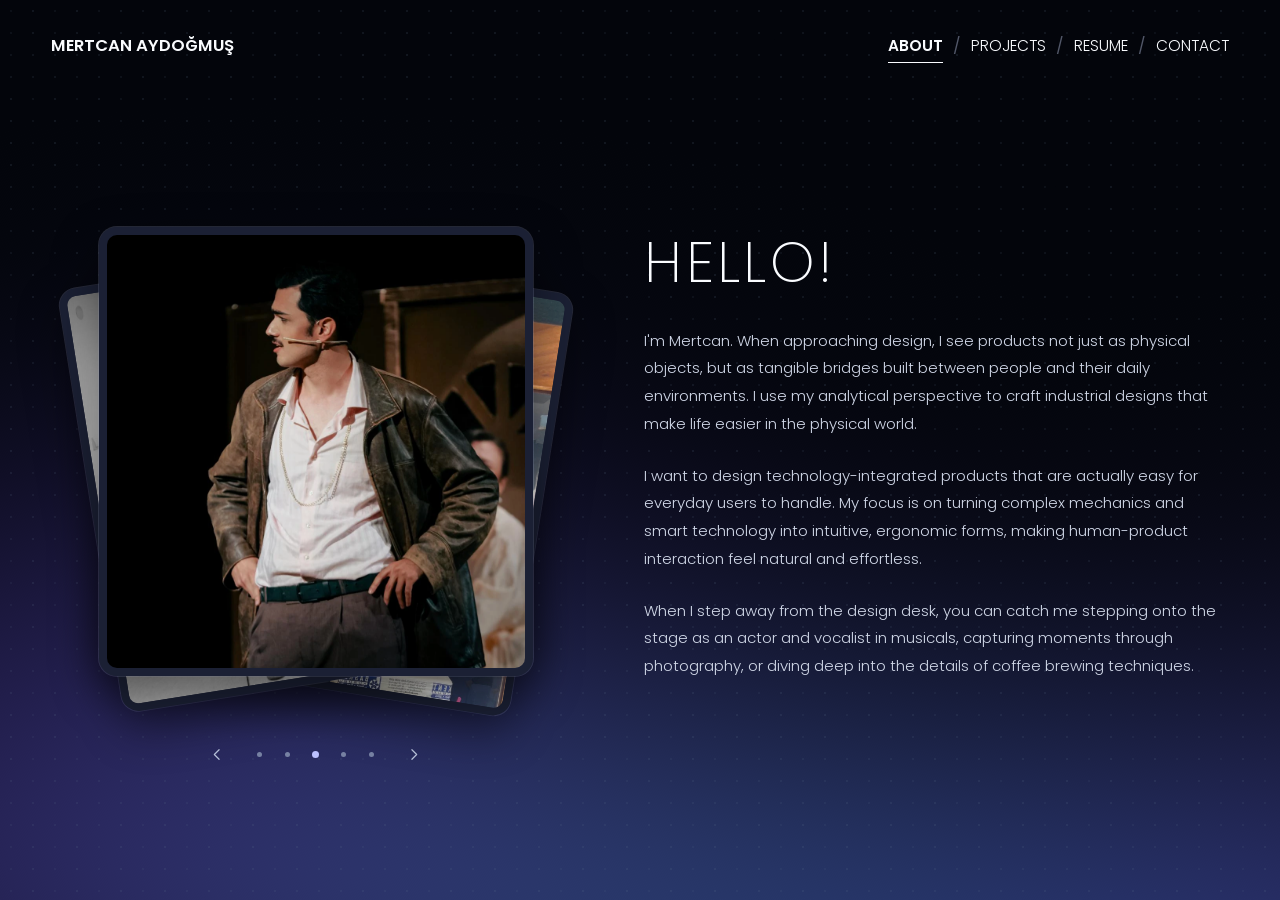
==== about.html @ 06ccf40c "Product" ====
<!doctype html>
<html lang="en">
<head>
<meta charset="UTF-8">
<meta name="viewport" content="width=device-width,initial-scale=1">
<meta name="description" content="Meet Mertcan Aydoğmuş — industrial designer exploring UX/UI, human-AI interaction, and life beyond the design desk.">
<title>About — Mertcan Aydoğmuş</title>
<link rel="preload" href="assets/poppins-200.ttf" as="font" type="font/ttf" crossorigin>
<link rel="stylesheet" href="styles.css">
<link rel="stylesheet" href="portfolio-theme.css">
<script src="script.js" defer></script>
<script src="home-background.js" defer></script>
<script src="about-gallery.js" defer></script>
</head>
<body class="about portfolio-shell"><div class="ambient" data-portfolio-background aria-hidden="true"></div>
<a class="skip-link" href="#main">Skip to content</a>
<header class="site-header">
  <a class="wordmark" href="index.html">MERTCAN AYDOĞMUŞ</a>
  <nav aria-label="Main navigation"><a href="about.html" aria-current="page">About</a><span aria-hidden="true">/</span><a href="index.html#projects">Projects</a><span aria-hidden="true">/</span><a href="resume.html">Resume</a><span aria-hidden="true">/</span><a href="mailto:m.aydogmus58@gmail.com">Contact</a></nav>
</header>
<main id="main" class="about-story wrap">
  <section class="about-gallery" aria-label="Personal photographs" aria-roledescription="carousel">
    <div class="about-photo-frame" tabindex="0" aria-label="Photo gallery">
        <figure class="about-slide is-active" role="group" aria-roledescription="slide" aria-label="1 of 5" aria-hidden="false">
          <img class="about-photo" src="assets/about/presentation.webp" width="1147" height="877" alt="Mertcan presenting his XFLARE industrial design graduation project" decoding="async" fetchpriority="high">
        </figure>
        <figure class="about-slide is-behind-left" role="group" aria-roledescription="slide" aria-label="2 of 5" aria-hidden="true">
          <img class="about-photo" src="assets/about/photography.webp" width="1600" height="1066" alt="Mertcan taking a photograph in a historic stone building, with a cat beside him" decoding="async">
        </figure>
        <figure class="about-slide is-behind-right" role="group" aria-roledescription="slide" aria-label="3 of 5" aria-hidden="true">
          <img class="about-photo" src="assets/about/musical.webp" width="1066" height="1600" alt="Mertcan performing in a musical on stage" decoding="async">
        </figure>
        <figure class="about-slide" role="group" aria-roledescription="slide" aria-label="4 of 5" aria-hidden="true">
          <img class="about-photo" src="assets/about/rehearsal.webp" width="1357" height="1063" alt="Mertcan rehearsing a musical with fellow performers" decoding="async">
        </figure>
        <figure class="about-slide" role="group" aria-roledescription="slide" aria-label="5 of 5" aria-hidden="true">
          <img class="about-photo" src="assets/about/backstage.webp" width="1200" height="1315" alt="Mertcan backstage in costume before a musical performance" decoding="async">
        </figure>
    </div>
    <div class="about-gallery-controls" hidden>
      <button class="gallery-arrow" type="button" data-gallery-previous aria-label="Previous photo">
        <svg viewBox="0 0 24 24" fill="none" stroke="currentColor" stroke-width="1.5" stroke-linecap="round" stroke-linejoin="round" aria-hidden="true"><path d="m14 6-6 6 6 6"/></svg>
      </button>
      <div class="gallery-dots" aria-label="Choose a photo">
        <button type="button" class="gallery-dot is-active" data-gallery-index="0" aria-label="Photo 1: Mertcan presenting his XFLARE industrial design graduation project" aria-current="true"><span></span></button>
        <button type="button" class="gallery-dot" data-gallery-index="1" aria-label="Photo 2: Mertcan taking a photograph in a historic stone building, with a cat beside him"><span></span></button>
        <button type="button" class="gallery-dot" data-gallery-index="2" aria-label="Photo 3: Mertcan performing in a musical on stage"><span></span></button>
        <button type="button" class="gallery-dot" data-gallery-index="3" aria-label="Photo 4: Mertcan rehearsing a musical with fellow performers"><span></span></button>
        <button type="button" class="gallery-dot" data-gallery-index="4" aria-label="Photo 5: Mertcan backstage in costume before a musical performance"><span></span></button>
      </div>
      <button class="gallery-arrow" type="button" data-gallery-next aria-label="Next photo">
        <svg viewBox="0 0 24 24" fill="none" stroke="currentColor" stroke-width="1.5" stroke-linecap="round" stroke-linejoin="round" aria-hidden="true"><path d="m10 6 6 6-6 6"/></svg>
      </button>
    </div>
    <p class="visually-hidden" data-gallery-status role="status" aria-live="polite"></p>
  </section>
  <section class="about-copy" aria-labelledby="hello-title">
    <h1 id="hello-title">HELLO!</h1><p>I'm Mertcan. When approaching design, I see products not just as physical objects, but as tangible bridges built between people and their daily environments. I use my analytical perspective to craft industrial designs that make life easier in the physical world.</p>
<p>I want to design technology-integrated products that are actually easy for everyday users to handle. My focus is on turning complex mechanics and smart technology into intuitive, ergonomic forms, making human-product interaction feel natural and effortless.</p>
<p>When I step away from the design desk, you can catch me stepping onto the stage as an actor and vocalist in musicals, capturing moments through photography, or diving deep into the details of coffee brewing techniques.</p></section>
</main>
</body>
</html>
---- styles.css ----
@font-face { font-family:Poppins; font-style:normal; font-weight:200; font-display:block; src:url('assets/poppins-200.ttf') format('truetype'); }
@font-face { font-family:Poppins; font-style:normal; font-weight:300; font-display:swap; src:url('assets/poppins-300.ttf') format('truetype'); }
@font-face { font-family:Poppins; font-style:normal; font-weight:400; font-display:swap; src:url('assets/poppins-400.ttf') format('truetype'); }
@font-face { font-family:Poppins; font-style:normal; font-weight:500; font-display:swap; src:url('assets/poppins-500.ttf') format('truetype'); }
@font-face { font-family:Poppins; font-style:normal; font-weight:600; font-display:swap; src:url('assets/poppins-600.ttf') format('truetype'); }
@font-face { font-family:Poppins; font-style:normal; font-weight:700; font-display:swap; src:url('assets/poppins-700.ttf') format('truetype'); }
:root {
  --ink:#141a24; --muted:#647080; --paper:#f9fbff; --line:#e1e5ee;
  --accent:#03229a; --tint:#f1f4fb; --gutter:clamp(20px,4vw,64px);
  --max-width:1440px; --ease:cubic-bezier(.2,.7,.2,1);
  --portfolio-gradient:radial-gradient(ellipse at 62% 22%,#080d0f 0%,#080d0fe6 16%,transparent 52%),radial-gradient(ellipse at 0% 0%,#0098ba 0%,transparent 46%),radial-gradient(ellipse at 6% 88%,#08008c 0%,transparent 54%),radial-gradient(ellipse at 79% 105%,#597ed4 0%,transparent 58%),linear-gradient(120deg,#032278,#08072c 50%,#283f55);
}
* { box-sizing:border-box; }
html { scroll-behavior:smooth; scroll-padding-top:100px; }
body { margin:0; background:#fff; color:var(--ink); font-family:Poppins,Arial,sans-serif; font-size:16px; line-height:1.65; }
img { display:block; max-width:100%; }
button,input { font:inherit; }
a { color:inherit; text-underline-offset:5px; }
button,a { -webkit-tap-highlight-color:transparent; }
a:focus-visible,button:focus-visible,summary:focus-visible { outline:3px solid #5188ff; outline-offset:5px; }
h1,h2,h3,h4,p,figure { margin:0; }
h1,h2,h3,h4 { line-height:1.25; }
h1 { font-size:clamp(36px,4vw,64px); font-weight:500; letter-spacing:-.035em; }
h2 { font-size:clamp(27px,2.7vw,42px); font-weight:500; letter-spacing:-.03em; }
h3 { font-size:20px; font-weight:600; }
h4 { font-size:16px; font-weight:600; }
p { max-width:76ch; }
ul { padding-left:1.25rem; }
li+li { margin-top:8px; }
.wrap { width:min(calc(100% - var(--gutter)*2),var(--max-width)); margin-inline:auto; }
.skip-link { position:fixed; left:20px; top:-80px; background:white; color:#03229a; padding:12px 20px; z-index:100; }
.skip-link:focus { top:12px; }
.site-header { width:min(calc(100% - var(--gutter)*2),var(--max-width)); margin:auto; min-height:92px; padding-block:20px; display:flex; justify-content:space-between; align-items:center; gap:24px; }
.site-header a { text-decoration:none; }
.wordmark { font-size:clamp(14px,1.3vw,20px); font-weight:600; white-space:nowrap; }
.site-header nav { display:flex; align-items:center; gap:10px; }
.site-header nav a { position:relative; text-transform:uppercase; font-size:clamp(13px,1.2vw,18px); padding-block:6px; font-weight:300; }
.site-header nav a[aria-current] { font-weight:600; }
.site-header nav a::after { content:""; position:absolute; height:1px; left:0; right:0; bottom:2px; background:currentColor; transform:scaleX(0); transform-origin:left; transition:transform 220ms; }
.site-header nav a:hover::after,.site-header nav a:focus-visible::after { transform:scaleX(1); }
.site-header nav span { opacity:.5; }
.dark { color:#fafcff; background:#060b30; }
.dark.projects { min-height:100svh; background:#060b30; position:relative; isolation:isolate; }
.dark.projects::before { content:""; position:fixed; z-index:-1; pointer-events:none; inset:-25%; background:var(--portfolio-gradient); animation:gradient-drift 8s ease-in-out infinite alternate; }
.home { min-height:100svh; background:#03050b; }
.home .site-header { position:absolute; inset:0 0 auto; z-index:2; }
.landing { position:relative; isolation:isolate; overflow:hidden; min-height:100svh; display:grid; place-items:center; padding:150px var(--gutter) 120px; }
.ambient { z-index:-1; pointer-events:none; position:absolute; inset:0; overflow:hidden; background:radial-gradient(ellipse at 0% 85%,#6551b885,transparent 52%),radial-gradient(ellipse at 100% 95%,#395e9f80,transparent 52%),#03050b; }
.ambient canvas { display:block; width:100%; height:100%; }
.hero-title { width:max-content; max-width:100%; }
.hero-font-loading .hero-title { visibility:hidden; }
.hero-title p { font-size:clamp(16px,1.67vw,32px); font-weight:200; line-height:1.4; }
.hero-title h1 { font-size:clamp(40px,6.65vw,128px); font-weight:200; letter-spacing:.075em; line-height:1.2; }
.hero-title h1 span { color:#ffeee8; }
.hero-year { text-align:right; letter-spacing:.05em; }
.explore-link { position:absolute; bottom:max(24px,env(safe-area-inset-bottom)); left:50%; transform:translateX(-50%); display:grid; place-items:center; width:52px; height:52px; border:1px solid transparent; border-radius:50%; text-decoration:none; transition:background 220ms,border-color 220ms; }
.explore-link span { display:block; width:14px; height:14px; font-size:0; border-right:1.5px solid currentColor; border-bottom:1.5px solid currentColor; transform:translateY(-3px) rotate(45deg); }
.explore-link:hover { background:#ffffff12; border-color:#ffffff50; }
.projects-main { padding-top:36px; padding-bottom:80px; }
.projects-intro { display:flex; justify-content:space-between; gap:40px; align-items:start; margin-bottom:56px; }
.projects-intro p { margin-top:14px; font-size:clamp(16px,1.3vw,20px); max-width:75ch; }
.projects-intro>span { white-space:nowrap; font-size:14px; letter-spacing:.12em; padding-top:14px; }
.project-grid { display:grid; grid-template-columns:repeat(4,minmax(0,1fr)); gap:24px; }
.project-card { min-width:0; background:white; color:var(--ink); border:1px solid var(--line); border-radius:18px; overflow:hidden; transition:transform 300ms var(--ease),box-shadow 300ms var(--ease); }
.project-card>a { display:flex; flex-direction:column; height:100%; text-decoration:none; padding:24px; }
.card-image { border-radius:12px; overflow:hidden; }
.card-image img { width:100%; aspect-ratio:.83; object-fit:cover; transition:transform 450ms var(--ease); }
.card-copy { padding-top:20px; }
.card-copy h2 { font-size:clamp(19px,1.5vw,24px); font-weight:600; letter-spacing:-.025em; }
.card-copy h2 span { margin-right:4px; }
.card-copy p { margin-top:10px; color:var(--muted); font-size:14px; line-height:1.5; }
@media(hover:hover) and (pointer:fine) {
  .project-card:hover { transform:translateY(-7px); box-shadow:0 20px 40px #0003; }
  .project-card:hover img { transform:scale(1.035); }
}
.project-card:focus-within { outline:3px solid #8fbdff; outline-offset:4px; }
.projects-intro { animation:content-arrive 700ms var(--ease) 80ms backwards; }
.projects .project-card { animation:content-arrive 800ms var(--ease) backwards; }
.projects .project-card:nth-child(1) { animation-delay:180ms; }
.projects .project-card:nth-child(2) { animation-delay:300ms; }
.projects .project-card:nth-child(3) { animation-delay:420ms; }
.projects .project-card:nth-child(4) { animation-delay:540ms; }
@keyframes content-arrive { from { opacity:0; translate:0 24px; } to { opacity:1; translate:0 0; } }
/* Case-study columns flow naturally; no Figma canvas coordinates. */
.commencium { --accent:#7658b4; --tint:#f6f2fb; --hero:linear-gradient(125deg,#6954af,#df6267); }
.teddy { --accent:#5162ff; --tint:#f2f3ff; --hero:linear-gradient(130deg,#6370f5,#484b70); }
.metuvation { --accent:#708000; --tint:#f7fae9; --hero:linear-gradient(130deg,#c3dd06,#788842); }
.fintech { --accent:#293364; --tint:#f0f3f9; --hero:linear-gradient(125deg,#141c49,#9aa4d9); }
.case-hero { display:grid; grid-template-columns:minmax(0,.8fr) minmax(0,1.4fr); gap:clamp(24px,5vw,80px); align-items:stretch; margin-top:16px; }
.case-identity { display:flex; flex-direction:column; justify-content:space-between; padding-block:20px 36px; gap:48px; }
.project-number { font-size:clamp(60px,6vw,96px); font-weight:700; line-height:1; color:var(--accent); letter-spacing:.04em; }
.case-identity h1 { font-size:clamp(32px,3vw,54px); overflow-wrap:anywhere; }
.case-subtitle { font-size:18px; font-weight:300; margin-top:16px; max-width:32ch; }
.case-meta { font-size:13px; color:var(--muted); max-width:45ch; }
.case-meta p+p { margin-top:8px; }
.hero-art { min-width:0; width:100%; align-self:start; border-radius:4px; overflow:hidden; background:var(--hero); aspect-ratio:1.2; }
.hero-art img { width:100%; height:100%; object-fit:cover; }
.case-layout { display:grid; grid-template-columns:165px minmax(0,1fr); gap:clamp(24px,4vw,64px); align-items:start; margin-top:90px; }
.case-nav { position:sticky; top:28px; display:flex; flex-direction:column; gap:10px; padding:4px 0; }
.case-nav a { font-size:13px; color:var(--muted); text-decoration:none; line-height:1.5; padding:5px 12px; border-left:2px solid var(--line); transition:color 180ms,border-color 180ms; }
.case-nav a:hover,.case-nav a[aria-current] { color:var(--accent); border-color:var(--accent); }
.case-body { min-width:0; }
.case-section { padding-bottom:70px; margin-bottom:70px; border-bottom:1px solid var(--line); scroll-margin-top:30px; }
.case-section>h2 { color:var(--accent); margin-bottom:28px; }
.case-section>h3 { margin-top:36px; margin-bottom:20px; }
.case-section>p { margin-bottom:28px; }
.case-section>div+p { margin-top:24px; }
.lead { font-size:clamp(18px,1.55vw,24px); line-height:1.65; }
.info-grid { display:grid; grid-template-columns:repeat(2,minmax(0,1fr)); gap:20px; }
.info-card { padding:26px; background:var(--tint); border-radius:14px; min-width:0; }
.info-card h3 { margin-bottom:14px; }
.info-card p { font-size:15px; }
.process { display:grid; grid-template-columns:repeat(3,minmax(0,1fr)); gap:16px; list-style:none; padding:0; }
.process li { border-top:3px solid var(--accent); padding:18px 0; margin:0; }
.process strong,.process span { display:block; }
.process span { font-size:14px; color:var(--muted); margin-top:10px; }
.stats { display:grid; grid-template-columns:repeat(3,minmax(0,1fr)); gap:24px; margin:28px 0; }
.stats strong { font-size:clamp(40px,4vw,64px); color:var(--accent); font-weight:500; }
.stats p { font-size:15px; }
.media { margin-block:24px; min-width:0; }
.media>a { display:block; cursor:zoom-in; border-radius:10px; overflow:hidden; background:var(--tint); }
.media img { width:100%; height:auto; }
figcaption { margin-top:12px; font-size:14px; color:var(--muted); }
.media-grid { display:grid; grid-template-columns:repeat(3,minmax(0,1fr)); gap:20px; align-items:start; }
.media-grid .media img { aspect-ratio:.7; object-fit:contain; }
.matrix { display:grid; grid-template-columns:repeat(2,minmax(0,1fr)); gap:1px; background:var(--line); border:1px solid var(--line); border-radius:14px; overflow:hidden; }
.matrix article { background:white; padding:24px; }
.matrix h4 { color:var(--accent); }
.matrix ul { font-size:14px; }
.design-grid { display:grid; grid-template-columns:minmax(0,.7fr) minmax(0,1.3fr); gap:36px; background:var(--tint); padding:30px; border-radius:16px; }
.design-grid h3 { margin-bottom:20px; }
.design-grid h4 { margin-top:20px; }
.type-specimen { font-size:76px; line-height:1.2; font-weight:600; }
.swatches { display:grid; grid-template-columns:repeat(3,minmax(0,1fr)); gap:18px; }
.swatches span { display:block; aspect-ratio:1.2; border-radius:14px; border:1px solid #0001; }
.swatches code { display:block; margin-top:8px; font-size:12px; }
.component-board { display:grid; grid-template-columns:repeat(3,minmax(0,1fr)); gap:18px; margin-top:24px; }
.sample-card { border:1px solid var(--line); border-radius:16px; padding:24px; }
.sample-card h3,.sample-card h4 { margin-bottom:14px; }
.sample-card p { font-size:14px; }
.sample-card small { color:var(--accent); }
.sample-pill { display:block; width:fit-content; margin-top:14px; border-radius:30px; background:var(--accent); color:white; padding:8px 18px; font-size:13px; }
.sample-pill.light { background:var(--tint); color:var(--accent); }
.sample-pill.outline { color:var(--accent); background:transparent; border:1px solid; }
.sample-pill.disabled { background:#e6e9ff; color:#777b91; }
.tags { display:flex; flex-wrap:wrap; gap:10px; margin-bottom:24px; }
.tag { display:inline-block; background:var(--tint); border:1px solid var(--line); border-radius:20px; padding:6px 12px; font-size:13px; }
.feature-grid { display:grid; grid-template-columns:repeat(3,minmax(0,1fr)); gap:32px 24px; }
.feature-grid .media img { height:440px; object-fit:contain; }
.feature-grid .media { margin-top:0; }
.feature-grid figcaption { font-weight:600; font-size:20px; color:var(--ink); }
.feature-grid p { font-size:14px; }
.actions { display:flex; gap:16px; flex-wrap:wrap; }
.button { display:inline-block; padding:12px 22px; background:var(--accent); color:white; text-decoration:none; border:1px solid var(--accent); border-radius:8px; transition:transform 200ms,box-shadow 200ms; }
.button:hover { transform:translateY(-3px); box-shadow:0 8px 20px #0002; }
.button.secondary { background:white; color:var(--accent); }
.split { display:grid; grid-template-columns:minmax(0,1.2fr) minmax(0,.8fr); gap:28px; align-items:center; }
.split .info-grid { grid-template-columns:1fr; }
.qr-grid { display:flex; gap:40px; flex-wrap:wrap; }
.qr-grid .media { width:180px; }
.source-panel { margin-top:28px; border:1px solid var(--line); border-radius:10px; padding:16px 20px; }
.source-panel summary { cursor:pointer; color:var(--accent); font-size:14px; font-weight:500; }
.source-panel .media { margin-bottom:0; }
.case-end { display:flex; justify-content:space-between; gap:24px; padding-block:0 64px; }
.case-end a { text-decoration:none; font-size:15px; padding:12px 0; }
.case-end a:hover { color:var(--accent); }
.phone-grid { display:grid; grid-template-columns:repeat(3,minmax(0,1fr)); gap:28px; align-items:start; }
.phone-ui { border:2px solid #27344b; border-radius:28px; padding:22px 16px; background:#f9fbff; min-height:510px; font-family:Arial,sans-serif; font-size:13px; box-shadow:0 8px 22px #1d284c10; }
.phone-ui h3 { font-size:16px; margin-bottom:24px; }
.phone-ui h4 { font-size:13px; margin-block:16px 10px; }
.phone-status { display:flex; justify-content:space-between; font-size:11px; font-weight:bold; margin-bottom:22px; }
.balance { background:#1c2938; color:white; padding:20px; border-radius:12px; margin-bottom:16px; }
.balance strong { font-size:32px; display:block; font-weight:400; }
.ui-pill { border-radius:8px; background:#1c2938; color:white; padding:12px; margin-block:16px; text-align:center; }
.ui-row { display:flex; align-items:center; justify-content:space-between; gap:10px; padding:16px 0; border-bottom:1px solid var(--line); }
.ui-row small { display:block; color:var(--muted); margin-top:5px; }
.ui-tile { padding:12px; border:1px solid var(--line); border-radius:10px; margin-block:12px; background:white; }
.ui-tile h4 { margin-top:0; }
.radar { width:160px; height:160px; margin:36px auto; border-radius:50%; border:1px solid #b9c8d8; background:repeating-radial-gradient(circle,#edf3f8 0 24px,#bbcbdc 25px 26px); display:grid; place-items:center; }
.radar span { background:#293364; color:white; border-radius:20px; padding:4px 12px; }
.success-mark { width:80px; height:80px; margin:20px auto; display:grid; place-items:center; border-radius:50%; background:#dff5e9; color:#197650; font-size:44px; }
.about,.resume { background:#f8fafd; }
.about-layout { display:grid; grid-template-columns:minmax(230px,.8fr) minmax(0,1.35fr) minmax(220px,.8fr); gap:28px; padding-block:20px 64px; align-items:start; }
.profile { background:radial-gradient(ellipse at top left,#008bb8,transparent 65%),linear-gradient(140deg,#051669,#0b073a); color:white; border-radius:18px; padding:32px 24px; }
.portrait { width:min(100%,220px); aspect-ratio:1; margin:0 auto 32px; border-radius:50%; overflow:hidden; border:5px solid #ffffff35; }
.portrait img { width:100%; height:100%; object-fit:cover; }
.profile h1 { font-size:clamp(25px,2.1vw,36px); font-weight:700; letter-spacing:.015em; }
.job-title { font-size:15px; letter-spacing:.08em; margin-top:12px; }
.profile address { display:flex; flex-direction:column; gap:16px; font-size:13px; font-style:normal; padding-top:28px; margin-top:28px; border-top:1px solid #ffffff40; }
.profile address a { overflow-wrap:anywhere; }
.copyright { margin-top:40px; font-size:11px; opacity:.65; }
.cv-main,.cv-side { display:grid; gap:24px; min-width:0; }
.cv-card { padding:26px; border:1px solid #e3e5f2; border-radius:17px; background:white; box-shadow:0 6px 20px #17143806; }
.cv-card h2 { font-size:13px; text-transform:uppercase; letter-spacing:.08em; color:#03229a; font-weight:700; margin-bottom:22px; }
.cv-card h3 { font-size:17px; line-height:1.4; }
.cv-card h3.award-title { font-size:15px; font-weight:400; }
.cv-card p,.plain-list { font-size:14px; }
.cv-card p { margin-top:8px; }
.about-story { display:grid; grid-template-columns:minmax(0,.95fr) minmax(0,1.05fr); align-items:center; gap:clamp(36px,5vw,88px); min-height:calc(100svh - 92px); padding-block:36px 64px; }
.about-gallery { min-width:0; width:100%; max-width:620px; }
.about-photo-frame { position:relative; isolation:isolate; aspect-ratio:1; border-radius:18px; }
.about-photo-frame:focus-visible { outline:3px solid #5188ff; outline-offset:5px; }
.about-slide { position:absolute; inset:7% 9% 8%; pointer-events:none; overflow:hidden; border:clamp(6px,.65vw,10px) solid #fff; border-radius:18px; background:#fff; box-shadow:0 12px 34px #16234b16; opacity:0; visibility:hidden; transform:translateY(8%) scale(.94); transition:transform 850ms var(--ease),opacity 600ms ease,visibility 850ms; }
.about-slide.is-behind-left { z-index:2; opacity:1; visibility:visible; transform:translate(-5%,4%) rotate(-9deg) scale(.95); }
.about-slide.is-behind-right { z-index:1; opacity:1; visibility:visible; transform:translate(5%,5%) rotate(9deg) scale(.95); }
.about-slide.is-active { z-index:5; opacity:1; visibility:visible; transform:none; }
.about-slide.is-leaving { z-index:4; opacity:1; visibility:visible; transform:none; }
.about-photo { width:100%; height:100%; object-fit:cover; }
.about-photo[src$="musical.webp"] { object-position:50% 65%; }
.about-photo[src$="presentation.webp"] { object-position:80% 50%; }
.about-photo[src$="backstage.webp"] { object-position:50% 40%; }
.about-gallery-controls { display:flex; justify-content:center; align-items:center; gap:8px; margin-top:16px; }
.about-gallery-controls[hidden] { display:none; }
.about-gallery-controls button { display:grid; place-items:center; width:40px; height:40px; padding:0; border:1px solid transparent; border-radius:50%; color:#647080; background:transparent; cursor:pointer; transition:color 180ms,background 180ms,border-color 180ms; }
.about-gallery-controls button:hover { color:#03229a; background:#edf0fa; }
.about-gallery-controls svg { width:19px; height:19px; }
.gallery-dots { display:flex; align-items:center; }
.about-gallery-controls .gallery-dot { width:28px; }
.gallery-dot span { width:5px; height:5px; border-radius:50%; background:#b6bed0; transition:background 200ms,transform 200ms; }
.gallery-dot.is-active span { background:#03229a; transform:scale(1.4); }
.about-copy { min-width:0; max-width:66ch; padding-bottom:56px; }
.about-copy h1 { font-size:clamp(40px,4.4vw,64px); font-weight:700; letter-spacing:-.035em; color:#03229a; margin-bottom:28px; }
.about-copy p { font-size:clamp(15px,1.1vw,17px); line-height:1.85; }
.about-copy p+p { margin-top:24px; }
.visually-hidden { position:absolute; width:1px; height:1px; padding:0; margin:-1px; overflow:hidden; clip-path:inset(50%); white-space:nowrap; border:0; }
.cv-card .tag { margin-top:16px; }
.muted { color:var(--muted); }
.timeline { border-left:2px solid #d9e0f3; padding-left:22px; }
.timeline article { position:relative; margin-bottom:28px; }
.timeline article:last-child { margin-bottom:0; }
.timeline article::before { content:""; position:absolute; left:-28px; top:7px; width:10px; height:10px; border-radius:50%; background:#03229a; }
.company { font-weight:500; }
.plain-list { padding:0; margin:0; list-style:none; }
.image-dialog { padding:56px 20px 20px; border:0; border-radius:14px; width:min(94vw,1500px); max-height:94svh; background:#f9fbff; }
.image-dialog::backdrop { background:#03051dcc; backdrop-filter:blur(6px); }
.image-dialog img { max-height:calc(90svh - 96px); width:auto; max-width:100%; margin:auto; object-fit:contain; }
.dialog-close { position:absolute; right:12px; top:10px; border:0; border-radius:24px; padding:6px 16px; background:#19234a; color:white; cursor:pointer; }
.dialog-caption { font-size:14px; text-align:center; margin:16px auto 0; }
/* Oversized layers and bounded translation keep their edges outside the viewport. */
@keyframes gradient-drift {
  0% { transform:translate3d(-10%,-7%,0) scale(1); }
  50% { transform:translate3d(2%,6%,0) scale(1.06); }
  100% { transform:translate3d(10%,-3%,0) scale(1.1); }
}
@keyframes cyan-drift { from { transform:translate3d(-8%,-6%,0); opacity:.45; } to { transform:translate3d(8%,6%,0); opacity:.9; } }
@keyframes blue-drift { from { transform:translate3d(8%,6%,0); opacity:.85; } to { transform:translate3d(-8%,-6%,0); opacity:.45; } }
@view-transition { navigation:auto; }
::view-transition-old(root) { animation:page-out 420ms cubic-bezier(.4,0,.2,1) both; }
::view-transition-new(root) { animation:page-in 420ms cubic-bezier(.4,0,.2,1) both; }
@keyframes page-out { to { opacity:0; } }
@keyframes page-in { from { opacity:0; } to { opacity:1; } }
@supports not (view-transition-name:root) {
  main { animation:page-in 420ms ease-out both; }
}
.file-preview main { animation:page-in 420ms ease-out both; }
.back-to-top { position:fixed; right:max(22px,env(safe-area-inset-right)); bottom:max(22px,env(safe-area-inset-bottom)); z-index:20; display:grid; place-items:center; width:44px; height:44px; padding:0; border:1px solid #dce1eb; border-radius:50%; background:#ffffffeb; color:var(--accent); box-shadow:0 3px 16px #141a2410; cursor:pointer; opacity:0; visibility:hidden; transform:translateY(8px); transition:opacity 240ms ease,transform 240ms var(--ease),visibility 240ms,background 180ms; }
.back-to-top.is-visible { opacity:1; visibility:visible; transform:none; }
.back-to-top:hover { background:#fff; transform:translateY(-2px); }
.back-to-top svg { width:19px; height:19px; }
@media(min-width:1700px) { :root { --max-width:1600px; } }
@media(max-width:1150px) {
  .project-grid { grid-template-columns:repeat(2,minmax(0,1fr)); }
  .card-image img { aspect-ratio:1.05; }
  .case-layout { grid-template-columns:140px minmax(0,1fr); gap:28px; }
  .feature-grid,.phone-grid,.component-board { grid-template-columns:repeat(2,minmax(0,1fr)); }
  .about-layout { grid-template-columns:240px minmax(0,1fr); }
  .cv-side { grid-column:2; grid-template-columns:repeat(2,minmax(0,1fr)); }
  .profile { grid-row:1 / 3; }
}
@media(max-width:800px) {
  .site-header { min-height:80px; }
  .case-hero { gap:24px; grid-template-columns:minmax(0,1fr) minmax(0,1fr); }
  .case-identity { gap:30px; }
  .case-subtitle { font-size:16px; }
  .case-layout { display:block; margin-top:40px; }
  .case-nav { position:relative; top:auto; flex-direction:row; overflow-x:auto; margin-bottom:36px; padding-bottom:12px; gap:14px; }
  .case-nav a { white-space:nowrap; border-left:0; border-bottom:2px solid var(--line); padding:8px 0; }
  .case-section { margin-bottom:48px; padding-bottom:48px; }
  .media-grid { grid-template-columns:repeat(2,minmax(0,1fr)); }
  .about-layout { gap:20px; grid-template-columns:210px minmax(0,1fr); }
  .cv-side { grid-template-columns:1fr; }
  .cv-card { padding:22px; }
  .profile { padding:26px 20px; }
  .about-story { grid-template-columns:1fr; gap:36px; padding-block:24px 56px; }
  .about-gallery { max-width:520px; margin-inline:auto; }
  .about-copy { max-width:66ch; margin-inline:auto; padding-bottom:0; }
}
@media(max-width:600px) {
  :root { --gutter:20px; }
  .site-header { align-items:flex-start; flex-direction:column; gap:10px; padding-block:20px; }
  .site-header nav { width:100%; gap:12px; }
  .site-header nav a { font-size:13px; }
  .wordmark { font-size:15px; }
  .site-header nav { gap:8px; }
  .site-header nav a { font-size:12px; }
  .about-story { padding-top:16px; gap:28px; }
  .about-photo-frame { aspect-ratio:4/5; }
  .about-copy h1 { font-size:40px; margin-bottom:20px; }
  .about-copy p { font-size:15px; line-height:1.8; }
  .about-copy p+p { margin-top:20px; }
  .hero-title h1 { font-size:clamp(28px,8.7vw,52px); letter-spacing:.03em; }
  .hero-title p { font-size:14px; }
  .projects-main { padding-top:28px; padding-bottom:40px; }
  .projects-intro { flex-direction:column; gap:14px; margin-bottom:30px; }
  .projects-intro>span { padding:0; font-size:12px; }
  .project-grid { grid-template-columns:1fr; gap:24px; }
  .project-card>a { padding:20px; }
  .card-image img { aspect-ratio:1; }
  .card-copy h2 { font-size:22px; }
  .case-hero { grid-template-columns:1fr; margin-top:12px; gap:24px; }
  .case-identity { gap:24px; padding:8px 0 0; }
  .project-number { font-size:52px; }
  .case-identity h1 { font-size:36px; }
  .case-meta { font-size:12px; }
  .case-subtitle { max-width:none; margin-top:10px; }
  .hero-art { aspect-ratio:1.1; }
  .info-grid,.matrix,.design-grid,.split,.component-board { grid-template-columns:1fr; }
  .info-card { padding:22px; }
  .stats { grid-template-columns:1fr; gap:18px; }
  .stats article { display:grid; grid-template-columns:100px 1fr; gap:16px; align-items:center; }
  .stats strong { font-size:38px; }
  .process { grid-template-columns:repeat(2,minmax(0,1fr)); gap:16px; }
  .media-grid,.feature-grid { grid-template-columns:repeat(2,minmax(0,1fr)); gap:22px 14px; }
  .feature-grid .media img { height:290px; }
  .feature-grid figcaption { font-size:18px; }
  .feature-grid p { font-size:14px; }
  .design-grid { padding:22px; }
  .phone-grid { grid-template-columns:1fr; }
  .phone-figure { max-width:320px; width:100%; margin-inline:auto; }
  .phone-ui { min-height:490px; }
  .about-layout { grid-template-columns:1fr; padding-top:12px; }
  .profile { grid-row:auto; }
  .profile h1 { font-size:32px; }
  .cv-side { grid-column:auto; }
  .case-end { flex-direction:column; gap:0; padding-bottom:30px; }
  .qr-grid { gap:20px; }
  .qr-grid .media { width:130px; }
}
.contact-dialog { width:min(480px,calc(100vw - 40px)); max-height:calc(100svh - 40px); overflow-y:auto; margin:auto; padding:32px; border:1px solid #c5cdff35; border-radius:18px; background:#111625; color:#fafcff; box-shadow:0 24px 80px #0008; }
.contact-dialog::backdrop { background:#02040acc; backdrop-filter:blur(8px); }
.contact-dialog h2 { font-size:30px; font-weight:300; letter-spacing:.015em; }
.contact-dialog p { margin-top:20px; font-size:14px; font-weight:300; line-height:1.8; color:#bcc6dc; }
.contact-dialog p span { color:#eff1ff; overflow-wrap:anywhere; }
.contact-dialog-actions { display:flex; justify-content:flex-end; flex-wrap:wrap; gap:12px; margin-top:28px; }
.contact-dialog-actions button,.contact-dialog-actions a { display:inline-flex; align-items:center; justify-content:center; gap:8px; min-height:44px; padding:10px 16px; border:1px solid #c5cdff30; border-radius:8px; background:transparent; color:#d5dbee; font-size:14px; text-decoration:none; cursor:pointer; transition:background 180ms,border-color 180ms; }
.contact-dialog-actions a { background:#b8bdff; color:#101425; border-color:#b8bdff; }
.contact-dialog-actions button:hover { background:#c5cdff10; border-color:#c5cdff70; }
.contact-dialog-actions a:hover { background:#d2d5ff; }
.contact-dialog-actions svg { width:17px; height:17px; }
@media(max-width:600px) {
  .contact-dialog { padding:24px; }
  .contact-dialog-actions { gap:10px; }
  .contact-dialog-actions button,.contact-dialog-actions a { font-size:13px; padding-inline:12px; }
}
@media(prefers-reduced-motion:reduce) {
  html { scroll-behavior:auto; }
  *,*::before,*::after { animation:none!important; transition:none!important; }
  ::view-transition-old(root),::view-transition-new(root) { animation:none; }
}
---- portfolio-theme.css ----
/* The landing page's light field, palette and typography across the main pages. */
.portfolio-shell {
  --ink:#fafcff;
  --muted:#b2bdd3;
  --line:#c5cdff26;
  --accent:#b3b6ff;
  --tint:#c0c7ff0d;
  --panel:#101522e8;
  position:relative;
  isolation:isolate;
  min-height:100svh;
  color:var(--ink);
  background:#03050b;
}
.portfolio-shell.dark.projects { background:#03050b; }
.portfolio-shell.dark.projects::before { content:none; }
.portfolio-shell>.ambient { position:fixed; inset:0; z-index:-1; }
.portfolio-shell>.site-header,.portfolio-shell>main { position:relative; z-index:1; }
.portfolio-shell .site-header nav a[aria-current]::after { transform:scaleX(1); }
.portfolio-shell .site-header nav span { color:#a0a9c5; }
.portfolio-shell .projects-intro :is(h1,h2),.portfolio-shell .about-copy :is(h1,h2) {
  color:#fafcff;
  font-weight:200;
  letter-spacing:.06em;
}
.portfolio-shell .projects-intro :is(h1,h2) { font-size:clamp(34px,4.25vw,70px); }
.portfolio-shell .projects-intro p,.portfolio-shell .projects-intro>span { color:var(--muted); font-weight:300; }
.portfolio-shell .projects-intro p { max-width:65ch; font-size:clamp(15px,1.2vw,19px); line-height:1.8; }
.portfolio-shell .project-card {
  background:var(--panel);
  color:var(--ink);
  border-color:var(--line);
  box-shadow:0 12px 36px #00000030;
  transition:transform 300ms var(--ease),box-shadow 300ms var(--ease),border-color 300ms;
}
.portfolio-shell .project-card>a { padding:20px; }
.portfolio-shell .card-image { border:1px solid #ffffff12; }
.portfolio-shell .card-copy h2 { font-weight:400; letter-spacing:0; }
.portfolio-shell .card-copy h2 span { color:#a7b2cb; font-weight:300; }
.portfolio-shell .card-copy p { color:var(--muted); font-weight:300; line-height:1.7; }
@media(hover:hover) and (pointer:fine) {
  .portfolio-shell .project-card:hover { border-color:#a9b4f36b; box-shadow:0 18px 44px #00000050; }
}
.portfolio-shell .about-copy p { color:#d0d7e7; font-weight:300; }
.portfolio-shell .about-slide {
  border-color:#1b2034;
  background:#1b2034;
  box-shadow:0 18px 48px #00000070,0 0 0 1px #c5cdff30;
}
.portfolio-shell .about-gallery-controls button { color:#b9c4dc; }
.portfolio-shell .about-gallery-controls button:hover { color:#fff; background:#c0c7ff14; }
.portfolio-shell .gallery-dot span { background:#7883a4; }
.portfolio-shell .gallery-dot.is-active span { background:#bcc1ff; }
.portfolio-shell .profile {
  background:linear-gradient(145deg,#191e34ed,#0c101beF);
  border:1px solid var(--line);
  box-shadow:0 12px 36px #00000030;
}
.portfolio-shell .portrait { border-color:#a9b0dd40; border-width:3px; }
.portfolio-shell .profile h1 { font-weight:300; font-size:clamp(25px,2.1vw,34px); letter-spacing:.06em; }
.portfolio-shell .job-title { color:#d0d7e7; font-weight:300; }
.portfolio-shell .profile address { color:#d0d7e7; border-color:var(--line); }
.portfolio-shell .profile address a { transition:color 180ms; }
.portfolio-shell .profile address a:hover { color:#bfc4ff; }
.portfolio-shell .copyright { color:#b2bdd3; opacity:1; }
.portfolio-shell .cv-card {
  background:var(--panel);
  border-color:var(--line);
  box-shadow:0 12px 36px #00000030;
}
.portfolio-shell .cv-card h2 { color:#b8bdff; font-weight:400; letter-spacing:.1em; }
.portfolio-shell .cv-card h3 { font-weight:500; }
.portfolio-shell .cv-card h3.award-title { font-weight:400; }
.portfolio-shell .cv-card p,.portfolio-shell .plain-list { color:#d0d7e7; font-weight:300; }
.portfolio-shell .cv-card p.muted { color:var(--muted); }
.portfolio-shell .cv-card .company { color:#eff2fc; font-weight:400; }
.portfolio-shell .cv-card .tag { color:#dce0ff; }
.portfolio-shell .timeline { border-color:#b2baff30; }
.portfolio-shell .timeline article::before { background:#b3b6ff; }
.home.portfolio-shell>.site-header { position:fixed; inset:0 0 auto; z-index:20; background:#03050bf2; backdrop-filter:blur(12px); border-bottom:1px solid #c5cdff16; }
.home.is-past-hero .explore-link { visibility:hidden; opacity:0; }
.home-flow>.home-about,.home-flow>.home-projects { min-height:100svh; padding-block:80px 96px; border-top:1px solid var(--line); scroll-margin-top:0; }
.home-flow .about-copy h2 { font-size:clamp(40px,4.4vw,64px); margin-bottom:28px; line-height:1.25; }
.home-resume,.home-contact { border-top:1px solid var(--line); padding-block:80px 96px; }
.home-resume { display:grid; grid-template-columns:minmax(0,.8fr) minmax(0,1.2fr); align-items:center; gap:clamp(32px,5vw,88px); min-height:75svh; }
.resume-summary-intro h2,.home-contact h2 { color:#fafcff; font-weight:200; font-size:clamp(40px,4.5vw,72px); letter-spacing:.045em; }
.resume-summary-intro>p { margin-top:24px; max-width:35ch; color:var(--muted); font-size:clamp(16px,1.25vw,19px); font-weight:300; line-height:1.8; }
.text-action { display:inline-flex; align-items:center; gap:12px; margin-top:32px; color:#d4d7ff; font-size:15px; text-decoration:none; border-bottom:1px solid #b7baff60; padding-bottom:8px; transition:color 200ms,border-color 200ms; }
.text-action:hover { color:#fff; border-color:#fff; }
.text-action svg,.contact-links svg,.home-footer svg { width:20px; height:20px; flex:none; transition:transform 200ms; }
.text-action:hover svg,.contact-links a:hover svg { transform:translate(2px,-2px); }
.resume-summary-list { padding:8px 28px; border:1px solid var(--line); border-radius:18px; background:var(--panel); }
.resume-summary-row { display:flex; justify-content:space-between; align-items:start; gap:24px; padding-block:24px; }
.resume-summary-row+.resume-summary-row { border-top:1px solid var(--line); }
.resume-summary-row h3 { font-size:17px; font-weight:400; line-height:1.5; }
.resume-summary-row p { margin-top:6px; font-size:14px; color:var(--muted); font-weight:300; }
.resume-summary-row>span { padding-top:3px; font-size:12px; color:#b5bed4; white-space:nowrap; }
.home-contact { min-height:calc(100svh - 69px); display:flex; flex-direction:column; align-items:center; justify-content:center; text-align:center; gap:24px; }
.home-contact>p { color:var(--muted); font-size:16px; font-weight:300; }
.contact-links { display:flex; flex-direction:column; align-items:center; gap:24px; margin-top:12px; }
.contact-links a { display:inline-flex; align-items:center; justify-content:center; gap:12px; color:#dce0ff; text-decoration:none; border-bottom:1px solid #b7baff50; padding-bottom:8px; transition:color 200ms,border-color 200ms; }
.contact-links a:hover { color:#fff; border-color:#fff; }
.contact-email { font-size:clamp(16px,2vw,28px); font-weight:300; }
.contact-linkedin { font-size:14px; }
.home-footer { position:relative; z-index:1; display:flex; justify-content:space-between; align-items:center; gap:20px; padding-block:24px; border-top:1px solid var(--line); color:#aeb8cd; font-size:12px; }
.home-footer a { display:inline-flex; align-items:center; gap:10px; text-decoration:none; }
.home-footer a:hover { color:#fff; }
@media(max-width:800px) {
  .home-resume { grid-template-columns:1fr; gap:36px; }
}
@media(max-width:600px) {
  .portfolio-shell .projects-intro :is(h1,h2) { font-size:clamp(30px,7.7vw,42px); letter-spacing:.035em; }
  .portfolio-shell .project-card>a { padding:18px; }
  .portfolio-shell .about-copy :is(h1,h2) { font-size:40px; }
  .portfolio-shell .profile h1 { font-size:30px; }
  .home-flow>.home-about,.home-flow>.home-projects { padding-block:40px 64px; }
  .home-flow .about-copy h2 { margin-bottom:20px; }
  .home-resume,.home-contact { padding-block:48px 64px; }
  .resume-summary-list { padding-inline:20px; }
  .resume-summary-row { gap:12px; flex-wrap:wrap; }
  .resume-summary-row>span { width:100%; padding-top:0; }
  .home-contact h2 { font-size:clamp(38px,9vw,52px); }
  .home-contact>p { font-size:15px; }
  .contact-links a { gap:8px; }
  .contact-links svg { width:18px; height:18px; }
  .home-footer { font-size:11px; gap:12px; }
}
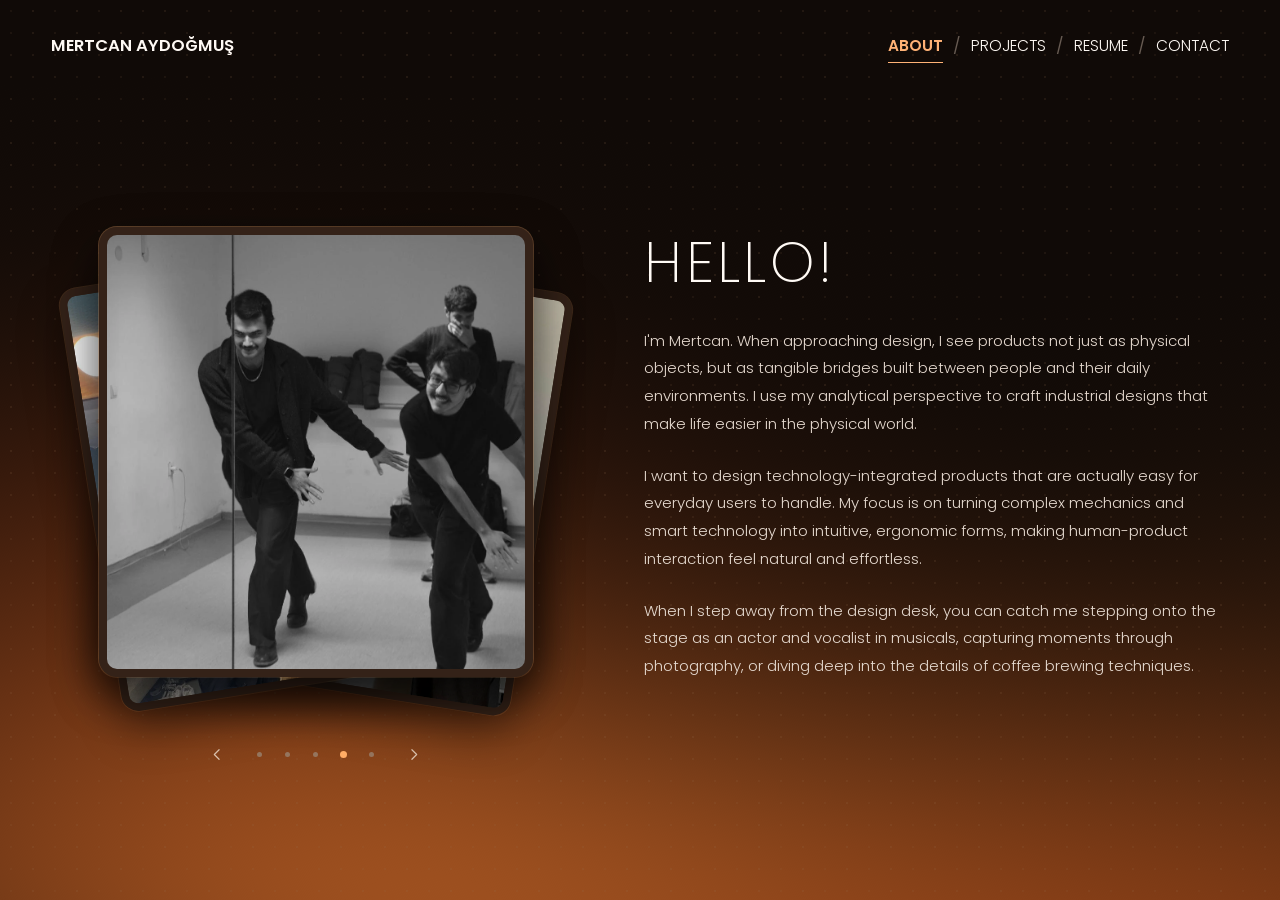
==== commit 3f459171: "Update browser tab icons" ====
--- a/about.html
+++ b/about.html
@@ -11,6 +11,9 @@
 <script src="script.js" defer></script>
 <script src="home-background.js" defer></script>
 <script src="about-gallery.js" defer></script>
+<link rel="icon" href="assets/favicon-orange.ico" sizes="any">
+<link rel="icon" type="image/png" sizes="32x32" href="assets/favicon-orange-32.png">
+<link rel="apple-touch-icon" sizes="180x180" href="assets/apple-touch-icon-orange.png">
 </head>
 <body class="about portfolio-shell"><div class="ambient" data-portfolio-background aria-hidden="true"></div>
 <a class="skip-link" href="#main">Skip to content</a>
--- a/styles.css
+++ b/styles.css
@@ -6,7 +6,7 @@
 @font-face { font-family:Poppins; font-style:normal; font-weight:700; font-display:swap; src:url('assets/poppins-700.ttf') format('truetype'); }
 :root {
   --ink:#141a24; --muted:#647080; --paper:#f9fbff; --line:#e1e5ee;
-  --accent:#03229a; --tint:#f1f4fb; --gutter:clamp(20px,4vw,64px);
+  --accent:#b7440a; --tint:#fff3e8; --gutter:clamp(20px,4vw,64px);
   --max-width:1440px; --ease:cubic-bezier(.2,.7,.2,1);
   --portfolio-gradient:radial-gradient(ellipse at 62% 22%,#080d0f 0%,#080d0fe6 16%,transparent 52%),radial-gradient(ellipse at 0% 0%,#0098ba 0%,transparent 46%),radial-gradient(ellipse at 6% 88%,#08008c 0%,transparent 54%),radial-gradient(ellipse at 79% 105%,#597ed4 0%,transparent 58%),linear-gradient(120deg,#032278,#08072c 50%,#283f55);
 }
@@ -17,7 +17,7 @@
 button,input { font:inherit; }
 a { color:inherit; text-underline-offset:5px; }
 button,a { -webkit-tap-highlight-color:transparent; }
-a:focus-visible,button:focus-visible,summary:focus-visible { outline:3px solid #5188ff; outline-offset:5px; }
+a:focus-visible,button:focus-visible,summary:focus-visible { outline:3px solid #ec7627; outline-offset:5px; }
 h1,h2,h3,h4,p,figure { margin:0; }
 h1,h2,h3,h4 { line-height:1.25; }
 h1 { font-size:clamp(36px,4vw,64px); font-weight:500; letter-spacing:-.035em; }
@@ -28,7 +28,7 @@
 ul { padding-left:1.25rem; }
 li+li { margin-top:8px; }
 .wrap { width:min(calc(100% - var(--gutter)*2),var(--max-width)); margin-inline:auto; }
-.skip-link { position:fixed; left:20px; top:-80px; background:white; color:#03229a; padding:12px 20px; z-index:100; }
+.skip-link { position:fixed; left:20px; top:-80px; background:white; color:#b7440a; padding:12px 20px; z-index:100; }
 .skip-link:focus { top:12px; }
 .site-header { width:min(calc(100% - var(--gutter)*2),var(--max-width)); margin:auto; min-height:92px; padding-block:20px; display:flex; justify-content:space-between; align-items:center; gap:24px; }
 .site-header a { text-decoration:none; }
@@ -39,13 +39,13 @@
 .site-header nav a::after { content:""; position:absolute; height:1px; left:0; right:0; bottom:2px; background:currentColor; transform:scaleX(0); transform-origin:left; transition:transform 220ms; }
 .site-header nav a:hover::after,.site-header nav a:focus-visible::after { transform:scaleX(1); }
 .site-header nav span { opacity:.5; }
-.dark { color:#fafcff; background:#060b30; }
-.dark.projects { min-height:100svh; background:#060b30; position:relative; isolation:isolate; }
+.dark { color:#fafcff; background:#2a1208; }
+.dark.projects { min-height:100svh; background:#2a1208; position:relative; isolation:isolate; }
 .dark.projects::before { content:""; position:fixed; z-index:-1; pointer-events:none; inset:-25%; background:var(--portfolio-gradient); animation:gradient-drift 8s ease-in-out infinite alternate; }
-.home { min-height:100svh; background:#03050b; }
+.home { min-height:100svh; background:#100a07; }
 .home .site-header { position:absolute; inset:0 0 auto; z-index:2; }
 .landing { position:relative; isolation:isolate; overflow:hidden; min-height:100svh; display:grid; place-items:center; padding:150px var(--gutter) 120px; }
-.ambient { z-index:-1; pointer-events:none; position:absolute; inset:0; overflow:hidden; background:radial-gradient(ellipse at 0% 85%,#6551b885,transparent 52%),radial-gradient(ellipse at 100% 95%,#395e9f80,transparent 52%),#03050b; }
+.ambient { z-index:-1; pointer-events:none; position:absolute; inset:0; overflow:hidden; background:radial-gradient(ellipse at 0% 85%,#6551b885,transparent 52%),radial-gradient(ellipse at 100% 95%,#395e9f80,transparent 52%),#100a07; }
 .ambient canvas { display:block; width:100%; height:100%; }
 .hero-title { width:max-content; max-width:100%; }
 .hero-font-loading .hero-title { visibility:hidden; }
@@ -191,7 +191,7 @@
 .copyright { margin-top:40px; font-size:11px; opacity:.65; }
 .cv-main,.cv-side { display:grid; gap:24px; min-width:0; }
 .cv-card { padding:26px; border:1px solid #e3e5f2; border-radius:17px; background:white; box-shadow:0 6px 20px #17143806; }
-.cv-card h2 { font-size:13px; text-transform:uppercase; letter-spacing:.08em; color:#03229a; font-weight:700; margin-bottom:22px; }
+.cv-card h2 { font-size:13px; text-transform:uppercase; letter-spacing:.08em; color:#b7440a; font-weight:700; margin-bottom:22px; }
 .cv-card h3 { font-size:17px; line-height:1.4; }
 .cv-card h3.award-title { font-size:15px; font-weight:400; }
 .cv-card p,.plain-list { font-size:14px; }
@@ -199,7 +199,7 @@
 .about-story { display:grid; grid-template-columns:minmax(0,.95fr) minmax(0,1.05fr); align-items:center; gap:clamp(36px,5vw,88px); min-height:calc(100svh - 92px); padding-block:36px 64px; }
 .about-gallery { min-width:0; width:100%; max-width:620px; }
 .about-photo-frame { position:relative; isolation:isolate; aspect-ratio:1; border-radius:18px; }
-.about-photo-frame:focus-visible { outline:3px solid #5188ff; outline-offset:5px; }
+.about-photo-frame:focus-visible { outline:3px solid #ec7627; outline-offset:5px; }
 .about-slide { position:absolute; inset:7% 9% 8%; pointer-events:none; overflow:hidden; border:clamp(6px,.65vw,10px) solid #fff; border-radius:18px; background:#fff; box-shadow:0 12px 34px #16234b16; opacity:0; visibility:hidden; transform:translateY(8%) scale(.94); transition:transform 850ms var(--ease),opacity 600ms ease,visibility 850ms; }
 .about-slide.is-behind-left { z-index:2; opacity:1; visibility:visible; transform:translate(-5%,4%) rotate(-9deg) scale(.95); }
 .about-slide.is-behind-right { z-index:1; opacity:1; visibility:visible; transform:translate(5%,5%) rotate(9deg) scale(.95); }
@@ -212,14 +212,14 @@
 .about-gallery-controls { display:flex; justify-content:center; align-items:center; gap:8px; margin-top:16px; }
 .about-gallery-controls[hidden] { display:none; }
 .about-gallery-controls button { display:grid; place-items:center; width:40px; height:40px; padding:0; border:1px solid transparent; border-radius:50%; color:#647080; background:transparent; cursor:pointer; transition:color 180ms,background 180ms,border-color 180ms; }
-.about-gallery-controls button:hover { color:#03229a; background:#edf0fa; }
+.about-gallery-controls button:hover { color:#b7440a; background:#edf0fa; }
 .about-gallery-controls svg { width:19px; height:19px; }
 .gallery-dots { display:flex; align-items:center; }
 .about-gallery-controls .gallery-dot { width:28px; }
 .gallery-dot span { width:5px; height:5px; border-radius:50%; background:#b6bed0; transition:background 200ms,transform 200ms; }
-.gallery-dot.is-active span { background:#03229a; transform:scale(1.4); }
+.gallery-dot.is-active span { background:#b7440a; transform:scale(1.4); }
 .about-copy { min-width:0; max-width:66ch; padding-bottom:56px; }
-.about-copy h1 { font-size:clamp(40px,4.4vw,64px); font-weight:700; letter-spacing:-.035em; color:#03229a; margin-bottom:28px; }
+.about-copy h1 { font-size:clamp(40px,4.4vw,64px); font-weight:700; letter-spacing:-.035em; color:#b7440a; margin-bottom:28px; }
 .about-copy p { font-size:clamp(15px,1.1vw,17px); line-height:1.85; }
 .about-copy p+p { margin-top:24px; }
 .visually-hidden { position:absolute; width:1px; height:1px; padding:0; margin:-1px; overflow:hidden; clip-path:inset(50%); white-space:nowrap; border:0; }
@@ -228,7 +228,7 @@
 .timeline { border-left:2px solid #d9e0f3; padding-left:22px; }
 .timeline article { position:relative; margin-bottom:28px; }
 .timeline article:last-child { margin-bottom:0; }
-.timeline article::before { content:""; position:absolute; left:-28px; top:7px; width:10px; height:10px; border-radius:50%; background:#03229a; }
+.timeline article::before { content:""; position:absolute; left:-28px; top:7px; width:10px; height:10px; border-radius:50%; background:#b7440a; }
 .company { font-weight:500; }
 .plain-list { padding:0; margin:0; list-style:none; }
 .image-dialog { padding:56px 20px 20px; border:0; border-radius:14px; width:min(94vw,1500px); max-height:94svh; background:#f9fbff; }
@@ -336,16 +336,16 @@
   .qr-grid { gap:20px; }
   .qr-grid .media { width:130px; }
 }
-.contact-dialog { width:min(480px,calc(100vw - 40px)); max-height:calc(100svh - 40px); overflow-y:auto; margin:auto; padding:32px; border:1px solid #c5cdff35; border-radius:18px; background:#111625; color:#fafcff; box-shadow:0 24px 80px #0008; }
+.contact-dialog { width:min(480px,calc(100vw - 40px)); max-height:calc(100svh - 40px); overflow-y:auto; margin:auto; padding:32px; border:1px solid #ffb27635; border-radius:18px; background:#111625; color:#fafcff; box-shadow:0 24px 80px #0008; }
 .contact-dialog::backdrop { background:#02040acc; backdrop-filter:blur(8px); }
 .contact-dialog h2 { font-size:30px; font-weight:300; letter-spacing:.015em; }
 .contact-dialog p { margin-top:20px; font-size:14px; font-weight:300; line-height:1.8; color:#bcc6dc; }
 .contact-dialog p span { color:#eff1ff; overflow-wrap:anywhere; }
 .contact-dialog-actions { display:flex; justify-content:flex-end; flex-wrap:wrap; gap:12px; margin-top:28px; }
-.contact-dialog-actions button,.contact-dialog-actions a { display:inline-flex; align-items:center; justify-content:center; gap:8px; min-height:44px; padding:10px 16px; border:1px solid #c5cdff30; border-radius:8px; background:transparent; color:#d5dbee; font-size:14px; text-decoration:none; cursor:pointer; transition:background 180ms,border-color 180ms; }
-.contact-dialog-actions a { background:#b8bdff; color:#101425; border-color:#b8bdff; }
-.contact-dialog-actions button:hover { background:#c5cdff10; border-color:#c5cdff70; }
-.contact-dialog-actions a:hover { background:#d2d5ff; }
+.contact-dialog-actions button,.contact-dialog-actions a { display:inline-flex; align-items:center; justify-content:center; gap:8px; min-height:44px; padding:10px 16px; border:1px solid #ffb27630; border-radius:8px; background:transparent; color:#d5dbee; font-size:14px; text-decoration:none; cursor:pointer; transition:background 180ms,border-color 180ms; }
+.contact-dialog-actions a { background:#ffb276; color:#101425; border-color:#ffb276; }
+.contact-dialog-actions button:hover { background:#ffb27610; border-color:#ffb27670; }
+.contact-dialog-actions a:hover { background:#ffd4b2; }
 .contact-dialog-actions svg { width:17px; height:17px; }
 @media(max-width:600px) {
   .contact-dialog { padding:24px; }
--- a/portfolio-theme.css
+++ b/portfolio-theme.css
@@ -1,25 +1,25 @@
 /* The landing page's light field, palette and typography across the main pages. */
 .portfolio-shell {
-  --ink:#fafcff;
-  --muted:#b2bdd3;
-  --line:#c5cdff26;
-  --accent:#b3b6ff;
-  --tint:#c0c7ff0d;
-  --panel:#101522e8;
+  --ink:#fffaf5;
+  --muted:#cdbeb3;
+  --line:#ffb27626;
+  --accent:#ffad66;
+  --tint:#ffab660d;
+  --panel:#1d130ee8;
   position:relative;
   isolation:isolate;
   min-height:100svh;
   color:var(--ink);
-  background:#03050b;
+  background:#100a07;
 }
-.portfolio-shell.dark.projects { background:#03050b; }
+.portfolio-shell.dark.projects { background:#100a07; }
 .portfolio-shell.dark.projects::before { content:none; }
 .portfolio-shell>.ambient { position:fixed; inset:0; z-index:-1; }
 .portfolio-shell>.site-header,.portfolio-shell>main { position:relative; z-index:1; }
 .portfolio-shell .site-header nav a[aria-current]::after { transform:scaleX(1); }
-.portfolio-shell .site-header nav span { color:#a0a9c5; }
+.portfolio-shell .site-header nav span { color:#bdab9d; }
 .portfolio-shell .projects-intro :is(h1,h2),.portfolio-shell .about-copy :is(h1,h2) {
-  color:#fafcff;
+  color:#fffaf5;
   font-weight:200;
   letter-spacing:.06em;
 }
@@ -35,57 +35,61 @@
 }
 .portfolio-shell .project-card>a { padding:20px; }
 .portfolio-shell .card-image { border:1px solid #ffffff12; }
+.home-projects .project-card>a[href="harma.html"] .card-image img { object-position:35% 50%; }
+.home-projects .project-card>a[href="mobile-infirmary.html"] .card-image img { object-position:40% 50%; }
+.home-projects .project-card>a[href="prodesign.html"] .card-image img { object-position:87% 50%; }
 .portfolio-shell .card-copy h2 { font-weight:400; letter-spacing:0; }
-.portfolio-shell .card-copy h2 span { color:#a7b2cb; font-weight:300; }
+.portfolio-shell .card-copy h2 span { color:#d0b7a3; font-weight:300; }
 .portfolio-shell .card-copy p { color:var(--muted); font-weight:300; line-height:1.7; }
 @media(hover:hover) and (pointer:fine) {
-  .portfolio-shell .project-card:hover { border-color:#a9b4f36b; box-shadow:0 18px 44px #00000050; }
+  .portfolio-shell .project-card:hover { border-color:#ff9b506b; box-shadow:0 18px 44px #00000050; }
 }
-.portfolio-shell .about-copy p { color:#d0d7e7; font-weight:300; }
+.portfolio-shell .about-copy p { color:#e5d9cf; font-weight:300; }
 .portfolio-shell .about-slide {
-  border-color:#1b2034;
-  background:#1b2034;
-  box-shadow:0 18px 48px #00000070,0 0 0 1px #c5cdff30;
+  border-color:#342218;
+  background:#342218;
+  box-shadow:0 18px 48px #00000070,0 0 0 1px #ffb27630;
 }
-.portfolio-shell .about-gallery-controls button { color:#b9c4dc; }
-.portfolio-shell .about-gallery-controls button:hover { color:#fff; background:#c0c7ff14; }
-.portfolio-shell .gallery-dot span { background:#7883a4; }
-.portfolio-shell .gallery-dot.is-active span { background:#bcc1ff; }
+.portfolio-shell .about-gallery-controls button { color:#dec4af; }
+.portfolio-shell .about-gallery-controls button:hover { color:#fff; background:#ffab6614; }
+.portfolio-shell .gallery-dot span { background:#96765f; }
+.portfolio-shell .gallery-dot.is-active span { background:#ffad66; }
 .portfolio-shell .profile {
-  background:linear-gradient(145deg,#191e34ed,#0c101beF);
+  background:linear-gradient(145deg,#352218ed,#170e09ef);
   border:1px solid var(--line);
   box-shadow:0 12px 36px #00000030;
 }
-.portfolio-shell .portrait { border-color:#a9b0dd40; border-width:3px; }
+.portfolio-shell .portrait { border-color:#ffad6640; border-width:3px; }
 .portfolio-shell .profile h1 { font-weight:300; font-size:clamp(25px,2.1vw,34px); letter-spacing:.06em; }
-.portfolio-shell .job-title { color:#d0d7e7; font-weight:300; }
-.portfolio-shell .profile address { color:#d0d7e7; border-color:var(--line); }
+.portfolio-shell .job-title { color:#e5d9cf; font-weight:300; }
+.portfolio-shell .profile address { color:#e5d9cf; border-color:var(--line); }
 .portfolio-shell .profile address a { transition:color 180ms; }
-.portfolio-shell .profile address a:hover { color:#bfc4ff; }
-.portfolio-shell .copyright { color:#b2bdd3; opacity:1; }
+.portfolio-shell .profile address a:hover { color:#ffbb80; }
+.portfolio-shell .copyright { color:#cdbeb3; opacity:1; }
 .portfolio-shell .cv-card {
   background:var(--panel);
   border-color:var(--line);
   box-shadow:0 12px 36px #00000030;
 }
-.portfolio-shell .cv-card h2 { color:#b8bdff; font-weight:400; letter-spacing:.1em; }
+.portfolio-shell .cv-card h2 { color:#ffad66; font-weight:400; letter-spacing:.1em; }
 .portfolio-shell .cv-card h3 { font-weight:500; }
 .portfolio-shell .cv-card h3.award-title { font-weight:400; }
-.portfolio-shell .cv-card p,.portfolio-shell .plain-list { color:#d0d7e7; font-weight:300; }
+.portfolio-shell .cv-card p,.portfolio-shell .plain-list { color:#e5d9cf; font-weight:300; }
 .portfolio-shell .cv-card p.muted { color:var(--muted); }
-.portfolio-shell .cv-card .company { color:#eff2fc; font-weight:400; }
-.portfolio-shell .cv-card .tag { color:#dce0ff; }
-.portfolio-shell .timeline { border-color:#b2baff30; }
-.portfolio-shell .timeline article::before { background:#b3b6ff; }
-.home.portfolio-shell>.site-header { position:fixed; inset:0 0 auto; z-index:20; background:#03050bf2; backdrop-filter:blur(12px); border-bottom:1px solid #c5cdff16; }
+.portfolio-shell .cv-card .company { color:#fff4e9; font-weight:400; }
+.portfolio-shell .cv-card .tag { color:#ffcfaa; }
+.portfolio-shell .timeline { border-color:#ffa46630; }
+.portfolio-shell .timeline article::before { background:#ffad66; }
+.home.portfolio-shell>.site-header { position:fixed; inset:0 0 auto; z-index:20; width:100%; margin:0; padding-inline:max(var(--gutter),calc((100% - var(--max-width))/2)); background:linear-gradient(180deg,#100a07d9 0%,#100a0766 58%,#100a0700 100%); backdrop-filter:none; border-bottom:0; }
+.home.portfolio-shell.is-past-hero>.site-header { background:#100a07ed; backdrop-filter:blur(12px); border-bottom:1px solid var(--line); }
 .home.is-past-hero .explore-link { visibility:hidden; opacity:0; }
 .home-flow>.home-about,.home-flow>.home-projects { min-height:100svh; padding-block:80px 96px; border-top:1px solid var(--line); scroll-margin-top:0; }
 .home-flow .about-copy h2 { font-size:clamp(40px,4.4vw,64px); margin-bottom:28px; line-height:1.25; }
 .home-resume,.home-contact { border-top:1px solid var(--line); padding-block:80px 96px; }
 .home-resume { display:grid; grid-template-columns:minmax(0,.8fr) minmax(0,1.2fr); align-items:center; gap:clamp(32px,5vw,88px); min-height:75svh; }
-.resume-summary-intro h2,.home-contact h2 { color:#fafcff; font-weight:200; font-size:clamp(40px,4.5vw,72px); letter-spacing:.045em; }
+.resume-summary-intro h2,.home-contact h2 { color:#fffaf5; font-weight:200; font-size:clamp(40px,4.5vw,72px); letter-spacing:.045em; }
 .resume-summary-intro>p { margin-top:24px; max-width:35ch; color:var(--muted); font-size:clamp(16px,1.25vw,19px); font-weight:300; line-height:1.8; }
-.text-action { display:inline-flex; align-items:center; gap:12px; margin-top:32px; color:#d4d7ff; font-size:15px; text-decoration:none; border-bottom:1px solid #b7baff60; padding-bottom:8px; transition:color 200ms,border-color 200ms; }
+.text-action { display:inline-flex; align-items:center; gap:12px; margin-top:32px; color:#ffc28f; font-size:15px; text-decoration:none; border-bottom:1px solid #ffad6660; padding-bottom:8px; transition:color 200ms,border-color 200ms; }
 .text-action:hover { color:#fff; border-color:#fff; }
 .text-action svg,.contact-links svg,.home-footer svg { width:20px; height:20px; flex:none; transition:transform 200ms; }
 .text-action:hover svg,.contact-links a:hover svg { transform:translate(2px,-2px); }
@@ -94,15 +98,15 @@
 .resume-summary-row+.resume-summary-row { border-top:1px solid var(--line); }
 .resume-summary-row h3 { font-size:17px; font-weight:400; line-height:1.5; }
 .resume-summary-row p { margin-top:6px; font-size:14px; color:var(--muted); font-weight:300; }
-.resume-summary-row>span { padding-top:3px; font-size:12px; color:#b5bed4; white-space:nowrap; }
+.resume-summary-row>span { padding-top:3px; font-size:12px; color:#c8b5a7; white-space:nowrap; }
 .home-contact { min-height:calc(100svh - 69px); display:flex; flex-direction:column; align-items:center; justify-content:center; text-align:center; gap:24px; }
 .home-contact>p { color:var(--muted); font-size:16px; font-weight:300; }
 .contact-links { display:flex; flex-direction:column; align-items:center; gap:24px; margin-top:12px; }
-.contact-links a { display:inline-flex; align-items:center; justify-content:center; gap:12px; color:#dce0ff; text-decoration:none; border-bottom:1px solid #b7baff50; padding-bottom:8px; transition:color 200ms,border-color 200ms; }
+.contact-links a { display:inline-flex; align-items:center; justify-content:center; gap:12px; color:#ffcfaa; text-decoration:none; border-bottom:1px solid #ffad6650; padding-bottom:8px; transition:color 200ms,border-color 200ms; }
 .contact-links a:hover { color:#fff; border-color:#fff; }
 .contact-email { font-size:clamp(16px,2vw,28px); font-weight:300; }
 .contact-linkedin { font-size:14px; }
-.home-footer { position:relative; z-index:1; display:flex; justify-content:space-between; align-items:center; gap:20px; padding-block:24px; border-top:1px solid var(--line); color:#aeb8cd; font-size:12px; }
+.home-footer { position:relative; z-index:1; display:flex; justify-content:space-between; align-items:center; gap:20px; padding-block:24px; border-top:1px solid var(--line); color:#c4b2a4; font-size:12px; }
 .home-footer a { display:inline-flex; align-items:center; gap:10px; text-decoration:none; }
 .home-footer a:hover { color:#fff; }
 @media(max-width:800px) {
@@ -125,3 +129,21 @@
   .contact-links svg { width:18px; height:18px; }
   .home-footer { font-size:11px; gap:12px; }
 }
+
+/* Amber accents identify the product portfolio across the shared pages. */
+.portfolio-shell .site-header nav a:hover,.portfolio-shell .site-header nav a[aria-current]{color:#ffb276}
+.portfolio-shell .hero-title h1 span{color:#ff9b50}
+.portfolio-shell .card-copy h2 span{color:#ffad66}
+.portfolio-shell ::selection{background:#a43f12;color:#fffaf5}
+
+/* Resume keeps a quieter charcoal palette with restrained warm accents. */
+.resume.portfolio-shell{--panel:#19191bef;--line:#ffffff1b;--muted:#c4bebb}
+.resume.portfolio-shell .profile{background:linear-gradient(145deg,#292728ed,#171719ef)}
+.resume.portfolio-shell .about-slide,.resume.portfolio-shell .portrait{border-color:#d9c4b52b}
+.resume.portfolio-shell .cv-card h2{color:#d9bdab}
+.resume.portfolio-shell .cv-card .tag{color:#e3d1c6;background:#ffffff08}
+.resume.portfolio-shell .timeline{border-color:#d9c4b52b}
+.resume.portfolio-shell .timeline article::before{background:#c29578}
+.resume.portfolio-shell .site-header nav a[aria-current]{color:#d9bdab}
+.home-resume .resume-summary-list{background:#19191bef;border-color:#ffffff1b}
+.home-resume .text-action{color:#decbbf;border-color:#d9c4b540}
